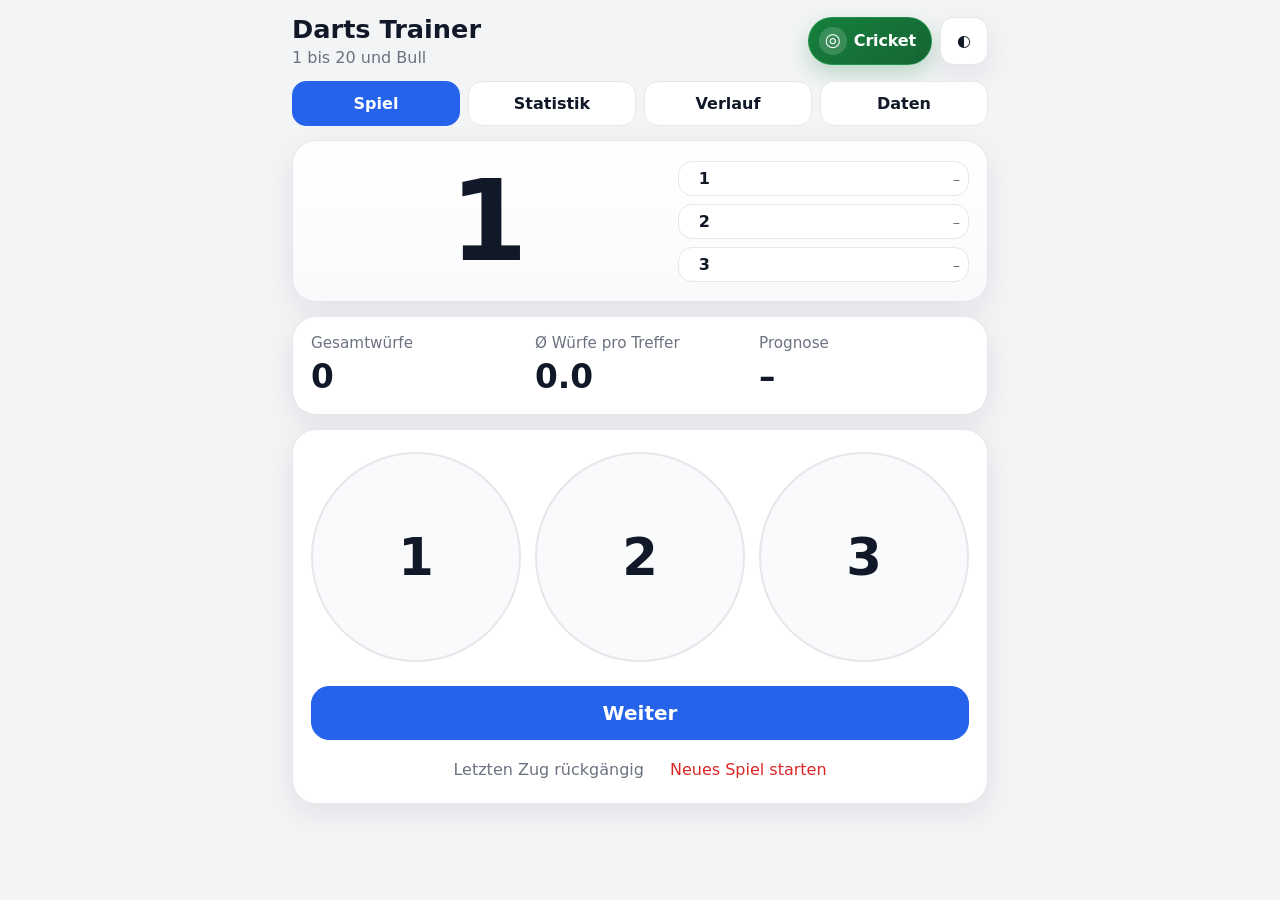
==== index.html @ 03ad0793 "Optimize Cricket game for mobile" ====
<!DOCTYPE html>
<html lang="de">
<head>
  <meta charset="UTF-8" />
  <meta name="viewport" content="width=device-width, initial-scale=1.0, viewport-fit=cover" />
  <meta name="theme-color" content="#111827" />
  <meta name="description" content="Darts Training App für 1 bis 20 und Bull sowie ein eigenes Cricket-Spiel." />
  <link rel="manifest" href="manifest.json" />
  <link rel="icon" href="icon.svg" type="image/svg+xml" />
  <link rel="apple-touch-icon" href="icon.svg" />
  <link rel="stylesheet" href="styles.css" />
  <title>Darts Trainer</title>
</head>
<body>
  <div class="app-shell">
    <header class="topbar">
      <div>
        <h1>Darts Trainer</h1>
        <p>1 bis 20 und Bull</p>
      </div>
      <div class="topbar-actions">
        <a class="mode-link" href="cricket.html"><span class="mode-link-icon" aria-hidden="true">◎</span><span>Cricket</span></a>
        <button id="themeToggle" class="icon-button" type="button" aria-label="Ansicht umschalten">◐</button>
      </div>
    </header>

    <nav class="tabs" aria-label="Navigation">
      <button class="tab active" data-tab="play" type="button">Spiel</button>
      <button class="tab" data-tab="stats" type="button">Statistik</button>
      <button class="tab" data-tab="history" type="button">Verlauf</button>
      <button class="tab" data-tab="settings" type="button">Daten</button>
    </nav>

    <main>
      <section id="play" class="view active">
        <div class="card hero-split-card">
          <div class="hero-main">
            <div id="currentTarget" class="hero-target">1</div>
          </div>
          <div id="nextTargetsPreview" class="next-targets-preview"></div>
        </div>

        <div class="card metrics-card stats-grid metrics-three compact">
          <div>
            <div class="small-label">Gesamtwürfe</div>
            <div id="totalThrows" class="big-number">0</div>
          </div>
          <div>
            <div class="small-label">Ø Würfe pro Treffer</div>
            <div id="avgThrowsPerHit" class="big-number">0.0</div>
          </div>
          <div>
            <div class="small-label">Prognose</div>
            <div id="projectedTotal" class="big-number">–</div>
          </div>
        </div>

        <div class="card play-card">
          <div class="throw-circle-grid" aria-label="Treffer in dieser Aufnahme">
            <label id="throwCircle1" class="throw-circle">
              <input type="checkbox" id="throw1" />
              <span>1</span>
            </label>
            <label id="throwCircle2" class="throw-circle">
              <input type="checkbox" id="throw2" />
              <span>2</span>
            </label>
            <label id="throwCircle3" class="throw-circle">
              <input type="checkbox" id="throw3" />
              <span>3</span>
            </label>
          </div>

          <button id="continueBtn" class="primary-button continue-button" type="button">Weiter</button>

          <div class="button-row small-actions">
            <button id="undoBtn" class="text-button" type="button">Letzten Zug rückgängig</button>
            <button id="newGameBtn" class="text-button danger-text" type="button">Neues Spiel starten</button>
          </div>
        </div>
      </section>

      <section id="stats" class="view">
        <div class="card">
          <div class="section-title">Überblick</div>
          <div class="stats-grid compact metrics-four">
            <div>
              <div class="small-label">Gespielte Spiele</div>
              <div id="gamesPlayed" class="big-number">0</div>
            </div>
            <div>
              <div class="small-label">Ø Gesamtwürfe letzte 30</div>
              <div id="avgTotalThrows" class="big-number">0.0</div>
            </div>
            <div>
              <div class="small-label">Highscore gesamt</div>
              <div id="bestOverall" class="big-number">–</div>
            </div>
            <div>
              <div class="small-label">Longest Streak</div>
              <div id="longestStreak" class="big-number">–</div>
            </div>
          </div>
        </div>

        <div class="card">
          <div class="section-title">Ø Würfe pro Ziel</div>
          <div id="targetBars" class="target-bars empty-state">Noch keine abgeschlossenen Spiele vorhanden.</div>
        </div>
      </section>

      <section id="history" class="view">
        <div class="card">
          <div class="section-title">Verlauf aller Spiele</div>
          <div id="movingAverageChart" class="chart-box empty-state">Noch keine abgeschlossenen Spiele vorhanden.</div>
        </div>

        <div class="card">
          <div class="section-title">Gespeicherte Spiele</div>
          <div id="historyList" class="history-list empty-state">Noch keine Spiele gespeichert.</div>
        </div>
      </section>

      <section id="settings" class="view">
        <div class="card">
          <div class="section-title">Daten sichern</div>
          <p class="muted">Die App speichert alles lokal in deinem Browser. Hier kannst du die Daten zusätzlich als JSON-Datei exportieren oder wieder importieren.</p>
          <div class="button-row stacked">
            <button id="exportBtn" class="secondary-button" type="button">Daten exportieren</button>
            <label class="file-button">
              Daten importieren
              <input id="importInput" type="file" accept="application/json" />
            </label>
            <button id="clearDataBtn" class="ghost-button danger" type="button">Alle gespeicherten Daten löschen</button>
          </div>
        </div>
      </section>
    </main>
  </div>

  <dialog id="finishDialog" class="finish-dialog">
    <div class="dialog-content">
      <h2>Spiel beendet</h2>
      <p id="finishSummary"></p>
      <div class="button-row">
        <button id="closeDialogBtn" class="primary-button" type="button">OK</button>
      </div>
    </div>
  </dialog>

  <dialog id="gameDetailDialog" class="finish-dialog">
    <div class="dialog-content detail-dialog-content">
      <h2 id="detailTitle">Spiel</h2>
      <p id="detailMeta" class="muted"></p>
      <div id="detailBars" class="target-bars"></div>
      <div class="button-row stacked detail-actions">
        <button id="deleteGameBtn" class="ghost-button danger" type="button">Dieses Spiel löschen</button>
        <button id="closeDetailDialogBtn" class="primary-button" type="button">Schließen</button>
      </div>
    </div>
  </dialog>

  <script src="app.js"></script>
</body>
</html>
---- styles.css ----
:root {
  --bg: #f3f4f6;
  --card: #ffffff;
  --card-2: #f9fafb;
  --text: #111827;
  --muted: #6b7280;
  --primary: #2563eb;
  --primary-2: #1d4ed8;
  --border: #e5e7eb;
  --success: #16a34a;
  --danger: #dc2626;
  --shadow: 0 10px 30px rgba(17, 24, 39, 0.08);
}

body.dark {
  --bg: #0f172a;
  --card: #111827;
  --card-2: #1f2937;
  --text: #f9fafb;
  --muted: #9ca3af;
  --primary: #60a5fa;
  --primary-2: #3b82f6;
  --border: #374151;
  --success: #22c55e;
  --danger: #f87171;
  --shadow: 0 16px 40px rgba(0, 0, 0, 0.35);
}

* { box-sizing: border-box; }
html, body {
  margin: 0;
  padding: 0;
  min-height: 100%;
  background: var(--bg);
  color: var(--text);
  font-family: Inter, system-ui, -apple-system, BlinkMacSystemFont, "Segoe UI", sans-serif;
}
body { padding: env(safe-area-inset-top, 0) 0 env(safe-area-inset-bottom, 0); }
button, input, label { font: inherit; }

.app-shell {
  width: min(100%, 720px);
  margin: 0 auto;
  padding: 14px 12px 28px;
}

.topbar {
  display: flex;
  align-items: center;
  justify-content: space-between;
  gap: 12px;
  margin-bottom: 14px;
}
.topbar h1 { margin: 0; font-size: 1.6rem; }
.topbar p { margin: 4px 0 0; color: var(--muted); }

.icon-button {
  border: 1px solid var(--border);
  background: var(--card);
  color: var(--text);
  border-radius: 14px;
  width: 48px;
  height: 48px;
  box-shadow: var(--shadow);
}

.tabs {
  display: grid;
  grid-template-columns: repeat(4, 1fr);
  gap: 8px;
  margin-bottom: 14px;
}
.tab {
  padding: 12px 8px;
  border: 1px solid var(--border);
  border-radius: 14px;
  background: var(--card);
  color: var(--text);
  font-weight: 700;
}
.tab.active {
  background: var(--primary);
  border-color: var(--primary);
  color: white;
}

.view { display: none; }
.view.active { display: block; }

.card {
  background: var(--card);
  border: 1px solid var(--border);
  border-radius: 24px;
  padding: 18px;
  box-shadow: var(--shadow);
  margin-bottom: 14px;
}
.hero-card {
  text-align: center;
  padding: 20px 16px;
  background: linear-gradient(180deg, var(--card), var(--card-2));
}
.small-label { color: var(--muted); font-size: 0.95rem; }
.hero-target {
  font-size: clamp(4rem, 20vw, 7rem);
  font-weight: 900;
  line-height: 1;
}
.overview-single {
  text-align: center;
  padding: 14px 18px;
}
.big-number {
  margin-top: 6px;
  font-size: clamp(1.8rem, 7vw, 2.4rem);
  font-weight: 800;
}
.section-title {
  font-size: 1.1rem;
  font-weight: 700;
  margin-bottom: 8px;
}
.muted { color: var(--muted); margin-top: 0; }

.play-card {
  padding-top: 22px;
  padding-bottom: 18px;
}
.throw-circle-grid {
  display: grid;
  grid-template-columns: repeat(3, 1fr);
  gap: 14px;
  margin-bottom: 22px;
}
.throw-circle {
  position: relative;
  aspect-ratio: 1 / 1;
  display: block;
}
.throw-circle input {
  position: absolute;
  opacity: 0;
  inset: 0;
}
.throw-circle span {
  display: flex;
  align-items: center;
  justify-content: center;
  width: 100%;
  height: 100%;
  border-radius: 999px;
  border: 2px solid var(--border);
  background: var(--card-2);
  color: var(--text);
  font-size: clamp(2rem, 10vw, 3.2rem);
  font-weight: 900;
  user-select: none;
  transition: transform 0.12s ease, background 0.12s ease, border-color 0.12s ease, color 0.12s ease, box-shadow 0.12s ease;
  box-shadow: inset 0 0 0 1px rgba(255,255,255,0.04);
}
.throw-circle input:checked + span {
  background: var(--success);
  border-color: var(--success);
  color: white;
  transform: scale(1.03);
  box-shadow: 0 10px 20px rgba(22, 163, 74, 0.18);
}
.throw-circle input:active + span,
.throw-circle span:active { transform: scale(0.98); }

.continue-button {
  width: 100%;
  min-height: 64px;
  font-size: 1.25rem;
  font-weight: 800;
  margin-top: 2px;
}
.button-row {
  display: flex;
  gap: 10px;
  flex-wrap: wrap;
  margin-top: 16px;
}
.button-row.stacked { flex-direction: column; }
.small-actions {
  justify-content: center;
  gap: 14px;
  margin-top: 14px;
}
.primary-button,
.secondary-button,
.ghost-button,
.file-button {
  appearance: none;
  border-radius: 18px;
  min-height: 52px;
  padding: 14px 16px;
  border: 1px solid var(--border);
  cursor: pointer;
  text-align: center;
  text-decoration: none;
  font-weight: 700;
}
.primary-button {
  background: var(--primary);
  color: white;
  border-color: var(--primary);
}
.primary-button:disabled { opacity: 0.55; cursor: not-allowed; }
.secondary-button, .file-button {
  background: var(--card-2);
  color: var(--text);
}
.ghost-button {
  background: transparent;
  color: var(--text);
}
.text-button {
  border: none;
  background: transparent;
  color: var(--muted);
  cursor: pointer;
  padding: 6px;
}
.text-button:hover,
.text-button:focus-visible { color: var(--text); }
.danger, .danger-text { color: var(--danger); }
.file-button { position: relative; overflow: hidden; }
.file-button input {
  position: absolute;
  inset: 0;
  opacity: 0;
  cursor: pointer;
}

.stats-grid {
  display: grid;
  grid-template-columns: repeat(2, 1fr);
  gap: 16px;
}
.stats-grid.compact { gap: 14px; }

.target-bars {
  display: grid;
  gap: 12px;
}
.target-bar-row {
  display: grid;
  grid-template-columns: 48px 1fr 52px;
  gap: 10px;
  align-items: center;
}
.target-name {
  font-weight: 700;
  font-size: 0.95rem;
}
.bar-track {
  width: 100%;
  height: 14px;
  border-radius: 999px;
  background: var(--card-2);
  border: 1px solid var(--border);
  overflow: hidden;
}
.bar-fill {
  height: 100%;
  border-radius: 999px;
  background: linear-gradient(90deg, var(--primary), var(--primary-2));
}
.bar-value {
  text-align: right;
  font-variant-numeric: tabular-nums;
  color: var(--muted);
  font-size: 0.95rem;
}

.chart-box {
  background: var(--card-2);
  border: 1px solid var(--border);
  border-radius: 18px;
  padding: 12px;
}
.chart-svg {
  width: 100%;
  height: auto;
  display: block;
}
.chart-axis,
.chart-grid {
  stroke: var(--border);
  stroke-width: 1;
}
.chart-line {
  fill: none;
  stroke: var(--primary);
  stroke-width: 3;
  stroke-linecap: round;
  stroke-linejoin: round;
}
.chart-point {
  fill: var(--primary);
}
.chart-label {
  fill: var(--muted);
  font-size: 11px;
}

.history-list {
  display: grid;
  gap: 10px;
  touch-action: pan-y;
}
.history-item {
  border: 1px solid var(--border);
  border-radius: 18px;
  padding: 14px;
  background: var(--card-2);
  color: var(--text);
}
.history-top {
  display: flex;
  align-items: center;
  justify-content: space-between;
  gap: 12px;
  margin-bottom: 8px;
}
.history-meta { color: var(--muted); font-size: 0.95rem; }
.empty-state { color: var(--muted); }

.finish-dialog {
  border: none;
  border-radius: 24px;
  padding: 0;
  background: transparent;
  width: min(92vw, 420px);
}
.finish-dialog::backdrop { background: rgba(0, 0, 0, 0.55); }
.dialog-content {
  background: var(--card);
  color: var(--text);
  border: 1px solid var(--border);
  border-radius: 24px;
  padding: 20px;
  box-shadow: var(--shadow);
}
.dialog-content h2 { margin-top: 0; }

@media (max-width: 420px) {
  .app-shell { padding-left: 10px; padding-right: 10px; }
  .card { padding: 16px; }
  .tabs { gap: 6px; }
  .tab { padding: 11px 6px; font-size: 0.92rem; }
  .target-bar-row {
    grid-template-columns: 40px 1fr 46px;
    gap: 8px;
  }
}

@media (min-width: 640px) {
  .button-row.stacked { flex-direction: row; }
}


.hero-split-card {
  display: grid;
  grid-template-columns: minmax(0, 1.1fr) minmax(132px, 0.9fr);
  gap: 12px;
  align-items: stretch;
  background: linear-gradient(180deg, var(--card), var(--card-2));
}
.hero-main {
  min-height: 124px;
  display: flex;
  align-items: center;
  justify-content: center;
  text-align: center;
}
.next-targets-preview {
  display: grid;
  gap: 8px;
  align-content: center;
}
.next-target-row {
  display: grid;
  grid-template-columns: 34px 1fr;
  gap: 8px;
  align-items: center;
  padding: 7px 8px;
  border-radius: 14px;
  background: var(--card);
  border: 1px solid var(--border);
}
.next-target-label {
  font-weight: 800;
  text-align: center;
}
.next-target-value {
  color: var(--muted);
  font-variant-numeric: tabular-nums;
  text-align: right;
  font-size: 0.92rem;
}
.next-target-empty {
  color: var(--muted);
  display: flex;
  align-items: center;
  justify-content: center;
}
.metrics-three {
  grid-template-columns: repeat(3, minmax(0, 1fr));
}
.metrics-four {
  grid-template-columns: repeat(2, minmax(0, 1fr));
}
.metrics-card .big-number {
  font-size: clamp(1.35rem, 5.1vw, 2.05rem);
}
.metrics-card .small-label,
.metrics-four .small-label {
  line-height: 1.14;
  word-break: normal;
  overflow-wrap: anywhere;
  hyphens: auto;
}
.history-item {
  appearance: none;
  width: 100%;
  text-align: left;
  cursor: pointer;
}
.detail-dialog-content {
  max-height: min(82vh, 720px);
  overflow: auto;
}
.detail-actions { margin-top: 16px; }

@media (max-width: 520px) {
  .metrics-three {
    grid-template-columns: repeat(3, minmax(0, 1fr));
    gap: 10px;
  }
  .metrics-card {
    padding: 14px;
  }
  .metrics-card .small-label {
    font-size: 0.77rem;
  }
  .metrics-card .big-number {
    font-size: clamp(1.1rem, 5vw, 1.55rem);
  }
  .hero-split-card {
    grid-template-columns: minmax(0, 1.08fr) minmax(116px, 0.92fr);
    gap: 10px;
  }
  .hero-main { min-height: 112px; }
  .hero-target { font-size: clamp(3.6rem, 18vw, 5.2rem); }
  .next-target-row {
    grid-template-columns: 28px 1fr;
    gap: 6px;
    padding: 6px 7px;
  }
  .next-target-label { font-size: 0.9rem; }
  .next-target-value { font-size: 0.78rem; }
}

@media (max-width: 390px) {
  .hero-split-card {
    grid-template-columns: minmax(0, 1fr) 106px;
    gap: 8px;
  }
  .metrics-three {
    gap: 8px;
  }
  .metrics-card .small-label { font-size: 0.72rem; }
  .metrics-card .big-number { font-size: 1.02rem; }
}


/* Mobile layout fixes */
.metrics-four > div,
.metrics-three > div {
  min-width: 0;
}

.history-item {
  touch-action: pan-y;
  -webkit-tap-highlight-color: transparent;
}

@media (max-width: 640px) {
  .metrics-four {
    grid-template-columns: repeat(2, minmax(0, 1fr)) !important;
    gap: 10px;
  }

  .metrics-four .small-label {
    font-size: 0.82rem;
    line-height: 1.14;
  }

  .metrics-four .big-number {
    font-size: clamp(1.18rem, 5.2vw, 1.62rem);
    line-height: 1.06;
  }

  .metrics-card.metrics-three {
    grid-template-columns: repeat(3, minmax(0, 1fr)) !important;
    gap: 8px;
    align-items: stretch;
  }

  .metrics-card.metrics-three > div {
    min-width: 0;
  }

  .metrics-card.metrics-three .small-label {
    font-size: 0.8rem;
    line-height: 1.12;
  }

  .metrics-card.metrics-three .big-number {
    font-size: clamp(1.06rem, 4.7vw, 1.36rem);
    line-height: 1.08;
  }
}


@media (max-width: 390px) {
  .metrics-four {
    gap: 8px;
  }

  .metrics-four .small-label {
    font-size: 0.74rem;
  }

  .metrics-four .big-number {
    font-size: 1.06rem;
  }

  .metrics-card.metrics-three .small-label {
    font-size: 0.72rem;
  }

  .metrics-card.metrics-three .big-number {
    font-size: 0.98rem;
  }
}



.throw-circle.miss-flash span {
  background: var(--danger);
  border-color: var(--danger);
  color: white;
  animation: missFlashPulse 0.22s ease-out;
}

@keyframes missFlashPulse {
  0% { transform: scale(1); }
  50% { transform: scale(1.04); }
  100% { transform: scale(1); }
}

.moving-average-line {
  stroke: var(--danger);
}

.target-bar-header {
  display: none;
}

body {
  color-scheme: light;
}

body.dark {
  color-scheme: dark;
}

/* Wechsel zwischen Trainer und Cricket */
.topbar-actions {
  display: flex;
  align-items: center;
  gap: 8px;
}

.mode-link {
  min-height: 48px;
  display: inline-flex;
  align-items: center;
  justify-content: center;
  padding: 0 16px;
  border-radius: 14px;
  border: 1px solid var(--border);
  background: var(--card);
  color: var(--text);
  box-shadow: var(--shadow);
  font-weight: 800;
  text-decoration: none;
}

.mode-link:hover,
.mode-link:focus-visible {
  border-color: var(--primary);
  color: var(--primary);
}

/* Schönerer Wechsel zum Cricket-Modus */
.mode-link {
  gap: 7px;
  min-height: 48px;
  padding: 0 15px 0 10px;
  border: 1px solid rgba(34, 197, 94, 0.38);
  border-radius: 999px;
  background: linear-gradient(145deg, #15803d, #166534);
  color: #ffffff;
  box-shadow: 0 9px 22px rgba(21, 128, 61, 0.25);
  letter-spacing: -0.01em;
}

.mode-link-icon {
  width: 28px;
  height: 28px;
  display: grid;
  place-items: center;
  border-radius: 50%;
  background: rgba(255, 255, 255, 0.16);
  font-size: 1.15rem;
  line-height: 1;
}

.mode-link:hover,
.mode-link:focus-visible {
  color: #ffffff;
  border-color: rgba(134, 239, 172, 0.9);
  transform: translateY(-1px);
  box-shadow: 0 12px 26px rgba(21, 128, 61, 0.32);
}

@media (max-width: 430px) {
  .mode-link {
    min-height: 44px;
    padding: 0 12px 0 8px;
    font-size: 0.9rem;
  }
  .mode-link-icon {
    width: 26px;
    height: 26px;
  }
  .topbar-actions .icon-button {
    width: 44px;
    height: 44px;
  }
}
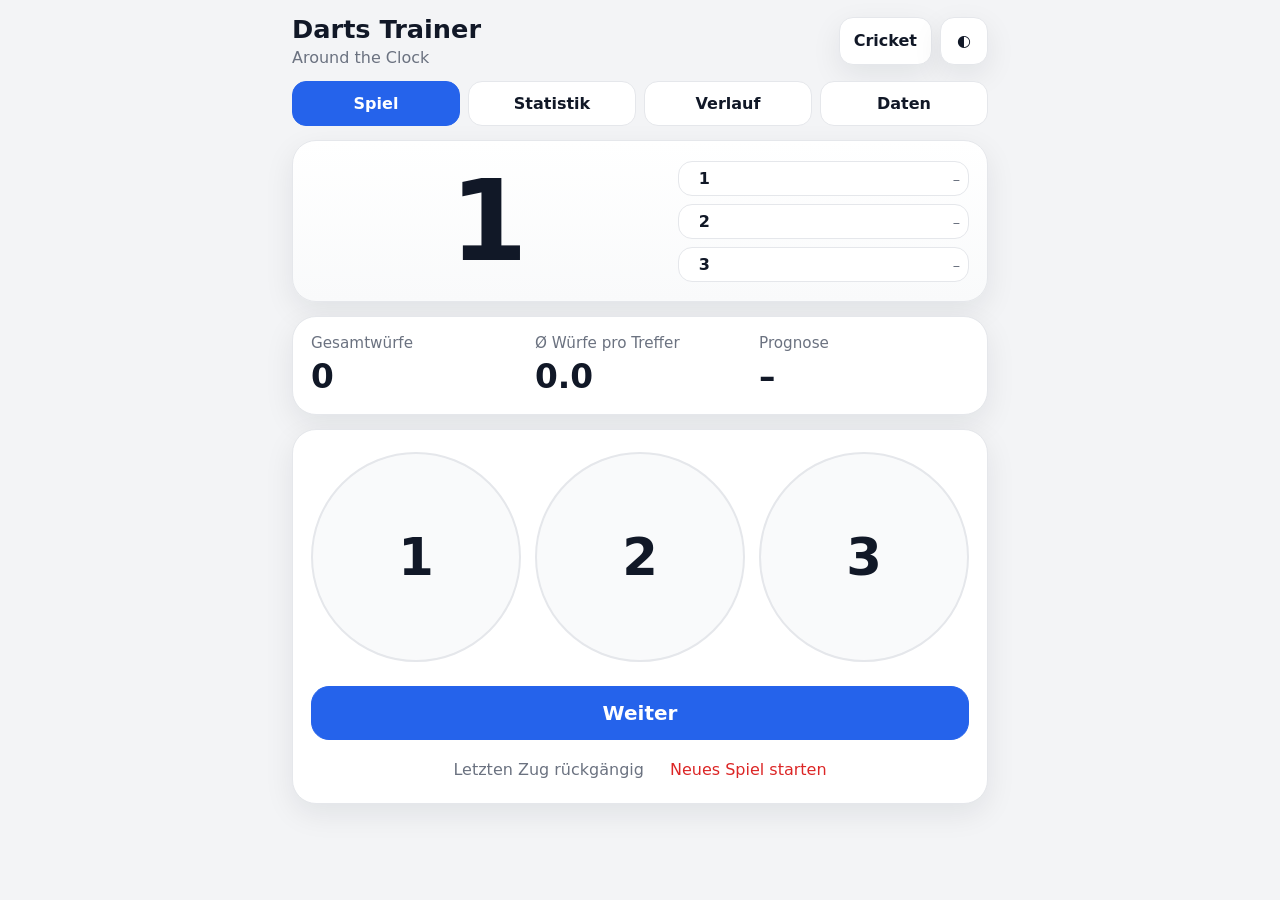
==== commit 7fd8291e: "Make Cricket compact and align app themes" ====
--- a/index.html
+++ b/index.html
@@ -8,7 +8,7 @@
   <link rel="manifest" href="manifest.json" />
   <link rel="icon" href="icon.svg" type="image/svg+xml" />
   <link rel="apple-touch-icon" href="icon.svg" />
-  <link rel="stylesheet" href="styles.css" />
+  <link rel="stylesheet" href="styles.css?v=13" />
   <title>Darts Trainer</title>
 </head>
 <body>
@@ -16,10 +16,10 @@
     <header class="topbar">
       <div>
         <h1>Darts Trainer</h1>
-        <p>1 bis 20 und Bull</p>
+        <p>Around the Clock</p>
       </div>
       <div class="topbar-actions">
-        <a class="mode-link" href="cricket.html"><span class="mode-link-icon" aria-hidden="true">◎</span><span>Cricket</span></a>
+        <a class="mode-link" href="cricket.html">Cricket</a>
         <button id="themeToggle" class="icon-button" type="button" aria-label="Ansicht umschalten">◐</button>
       </div>
     </header>
@@ -160,6 +160,6 @@
     </div>
   </dialog>
 
-  <script src="app.js"></script>
+  <script src="app.js?v=13"></script>
 </body>
 </html>
--- a/styles.css
+++ b/styles.css
@@ -578,19 +578,19 @@
   color-scheme: dark;
 }
 
-/* Wechsel zwischen Trainer und Cricket */
+
+/* Gemeinsamer Moduswechsel für Around the Clock und Cricket */
 .topbar-actions {
   display: flex;
   align-items: center;
   gap: 8px;
 }
-
 .mode-link {
   min-height: 48px;
   display: inline-flex;
   align-items: center;
   justify-content: center;
-  padding: 0 16px;
+  padding: 0 14px;
   border-radius: 14px;
   border: 1px solid var(--border);
   background: var(--card);
@@ -599,54 +599,16 @@
   font-weight: 800;
   text-decoration: none;
 }
-
 .mode-link:hover,
 .mode-link:focus-visible {
   border-color: var(--primary);
   color: var(--primary);
 }
-
-/* Schönerer Wechsel zum Cricket-Modus */
-.mode-link {
-  gap: 7px;
-  min-height: 48px;
-  padding: 0 15px 0 10px;
-  border: 1px solid rgba(34, 197, 94, 0.38);
-  border-radius: 999px;
-  background: linear-gradient(145deg, #15803d, #166534);
-  color: #ffffff;
-  box-shadow: 0 9px 22px rgba(21, 128, 61, 0.25);
-  letter-spacing: -0.01em;
-}
-
-.mode-link-icon {
-  width: 28px;
-  height: 28px;
-  display: grid;
-  place-items: center;
-  border-radius: 50%;
-  background: rgba(255, 255, 255, 0.16);
-  font-size: 1.15rem;
-  line-height: 1;
-}
-
-.mode-link:hover,
-.mode-link:focus-visible {
-  color: #ffffff;
-  border-color: rgba(134, 239, 172, 0.9);
-  transform: translateY(-1px);
-  box-shadow: 0 12px 26px rgba(21, 128, 61, 0.32);
-}
-
 @media (max-width: 430px) {
   .mode-link {
     min-height: 44px;
-    padding: 0 12px 0 8px;
-    font-size: 0.9rem;
-  }
-  .mode-link-icon {
-    width: 26px;
-    height: 26px;
+    padding: 0 11px;
+    font-size: 0.86rem;
   }
   .topbar-actions .icon-button {
     width: 44px;
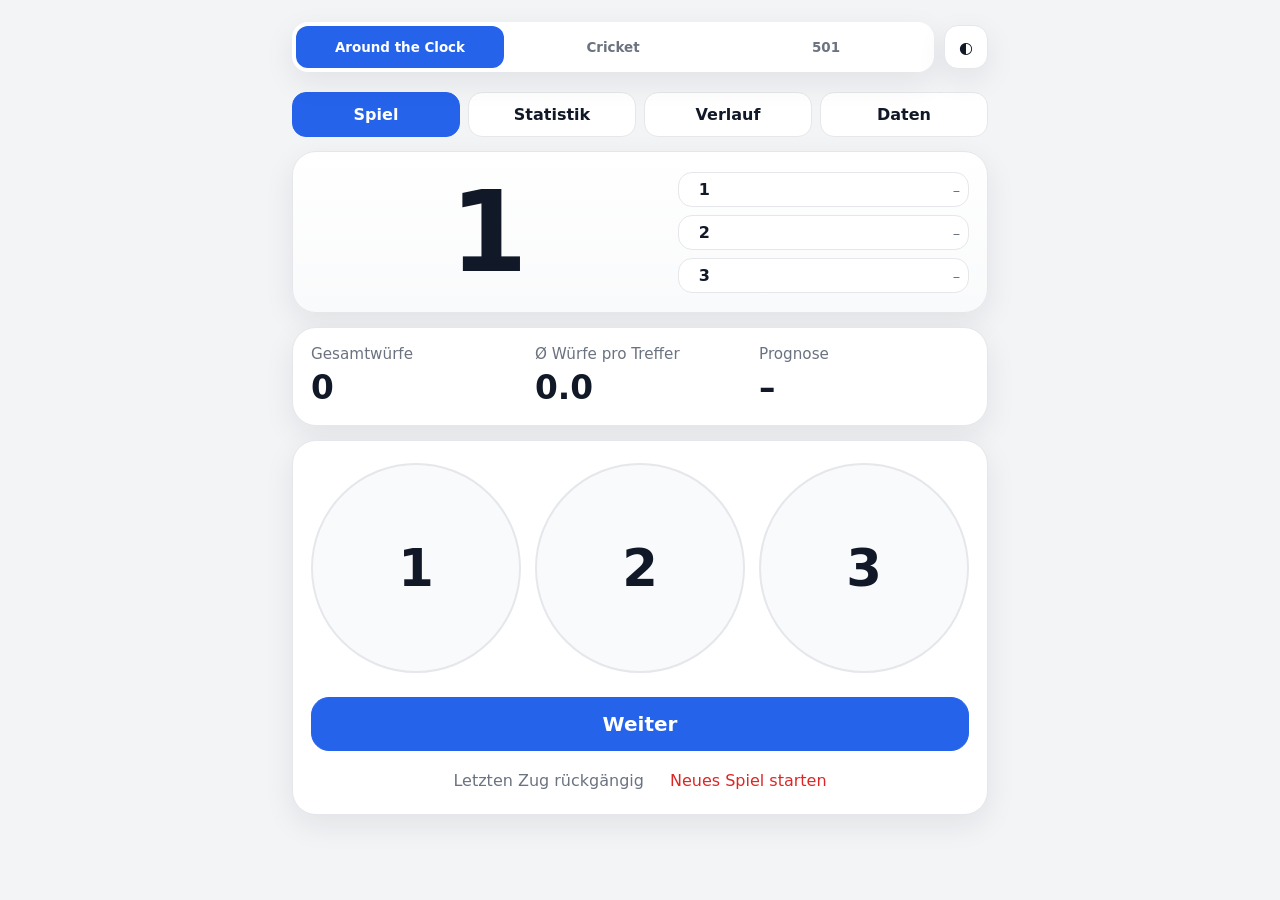
==== commit d98463be: "Add 501, mode switcher and Cricket fixes" ====
--- a/index.html
+++ b/index.html
@@ -4,24 +4,22 @@
   <meta charset="UTF-8" />
   <meta name="viewport" content="width=device-width, initial-scale=1.0, viewport-fit=cover" />
   <meta name="theme-color" content="#111827" />
-  <meta name="description" content="Darts Training App für 1 bis 20 und Bull sowie ein eigenes Cricket-Spiel." />
+  <meta name="description" content="Darts Training App für 1 bis 20 und Bull mit lokaler Speicherung und Statistik." />
   <link rel="manifest" href="manifest.json" />
   <link rel="icon" href="icon.svg" type="image/svg+xml" />
   <link rel="apple-touch-icon" href="icon.svg" />
-  <link rel="stylesheet" href="styles.css?v=13" />
+  <link rel="stylesheet" href="styles.css" />
   <title>Darts Trainer</title>
 </head>
 <body>
   <div class="app-shell">
-    <header class="topbar">
-      <div>
-        <h1>Darts Trainer</h1>
-        <p>Around the Clock</p>
-      </div>
-      <div class="topbar-actions">
-        <a class="mode-link" href="cricket.html">Cricket</a>
-        <button id="themeToggle" class="icon-button" type="button" aria-label="Ansicht umschalten">◐</button>
-      </div>
+    <header class="mode-topbar">
+      <nav class="mode-switch" aria-label="Spielmodus">
+        <a class="mode-pill active" href="index.html">Around the Clock</a>
+        <a class="mode-pill" href="cricket.html">Cricket</a>
+        <a class="mode-pill" href="501.html">501</a>
+      </nav>
+      <button id="themeToggle" class="icon-button" type="button" aria-label="Ansicht umschalten">◐</button>
     </header>
 
     <nav class="tabs" aria-label="Navigation">
@@ -107,6 +105,12 @@
           <div class="section-title">Ø Würfe pro Ziel</div>
           <div id="targetBars" class="target-bars empty-state">Noch keine abgeschlossenen Spiele vorhanden.</div>
         </div>
+
+        <div class="card">
+          <div class="section-title">Trefferquote Wurf 1 / 2 / 3</div>
+          <div class="muted stats-note">Letzte 30 Spiele</div>
+          <div id="throwPositionBars" class="target-bars empty-state">Noch keine abgeschlossenen Spiele vorhanden.</div>
+        </div>
       </section>
 
       <section id="history" class="view">
@@ -160,6 +164,6 @@
     </div>
   </dialog>
 
-  <script src="app.js?v=13"></script>
+  <script src="app.js"></script>
 </body>
 </html>
--- a/styles.css
+++ b/styles.css
@@ -315,7 +315,6 @@
   border-radius: 18px;
   padding: 14px;
   background: var(--card-2);
-  color: var(--text);
 }
 .history-top {
   display: flex;
@@ -549,69 +548,12 @@
 
 
 
-.throw-circle.miss-flash span {
-  background: var(--danger);
-  border-color: var(--danger);
-  color: white;
-  animation: missFlashPulse 0.22s ease-out;
-}
-
-@keyframes missFlashPulse {
-  0% { transform: scale(1); }
-  50% { transform: scale(1.04); }
-  100% { transform: scale(1); }
-}
-
-.moving-average-line {
-  stroke: var(--danger);
-}
-
-.target-bar-header {
-  display: none;
-}
-
-body {
-  color-scheme: light;
-}
-
-body.dark {
-  color-scheme: dark;
-}
-
-
-/* Gemeinsamer Moduswechsel für Around the Clock und Cricket */
-.topbar-actions {
-  display: flex;
-  align-items: center;
-  gap: 8px;
-}
-.mode-link {
-  min-height: 48px;
-  display: inline-flex;
-  align-items: center;
-  justify-content: center;
-  padding: 0 14px;
-  border-radius: 14px;
-  border: 1px solid var(--border);
-  background: var(--card);
-  color: var(--text);
-  box-shadow: var(--shadow);
-  font-weight: 800;
-  text-decoration: none;
-}
-.mode-link:hover,
-.mode-link:focus-visible {
-  border-color: var(--primary);
-  color: var(--primary);
-}
-@media (max-width: 430px) {
-  .mode-link {
-    min-height: 44px;
-    padding: 0 11px;
-    font-size: 0.86rem;
-  }
-  .topbar-actions .icon-button {
-    width: 44px;
-    height: 44px;
-  }
-}
+/* Shared mode navigation */
+.mode-topbar{display:flex;align-items:center;gap:10px;margin-bottom:12px;position:sticky;top:0;z-index:20;padding:8px 0;background:var(--bg)}
+.mode-switch{display:grid;grid-template-columns:repeat(3,minmax(0,1fr));gap:5px;flex:1;padding:4px;border-radius:16px;background:var(--card);box-shadow:var(--shadow)}
+.mode-pill{display:flex;align-items:center;justify-content:center;min-height:42px;padding:8px 5px;border-radius:12px;color:var(--muted);font-weight:800;font-size:.84rem;text-decoration:none;text-align:center}
+.mode-pill.active{background:var(--primary);color:#fff}
+.mode-topbar .icon-button{flex:0 0 44px;width:44px;height:44px}
+.stats-note{margin:-4px 0 12px;font-size:.8rem}
+.throw-position-row .bar-fill{min-width:2px}
+@media(max-width:420px){.mode-pill{font-size:.75rem}.mode-topbar{gap:7px}.mode-topbar .icon-button{flex-basis:42px;width:42px;height:42px}}
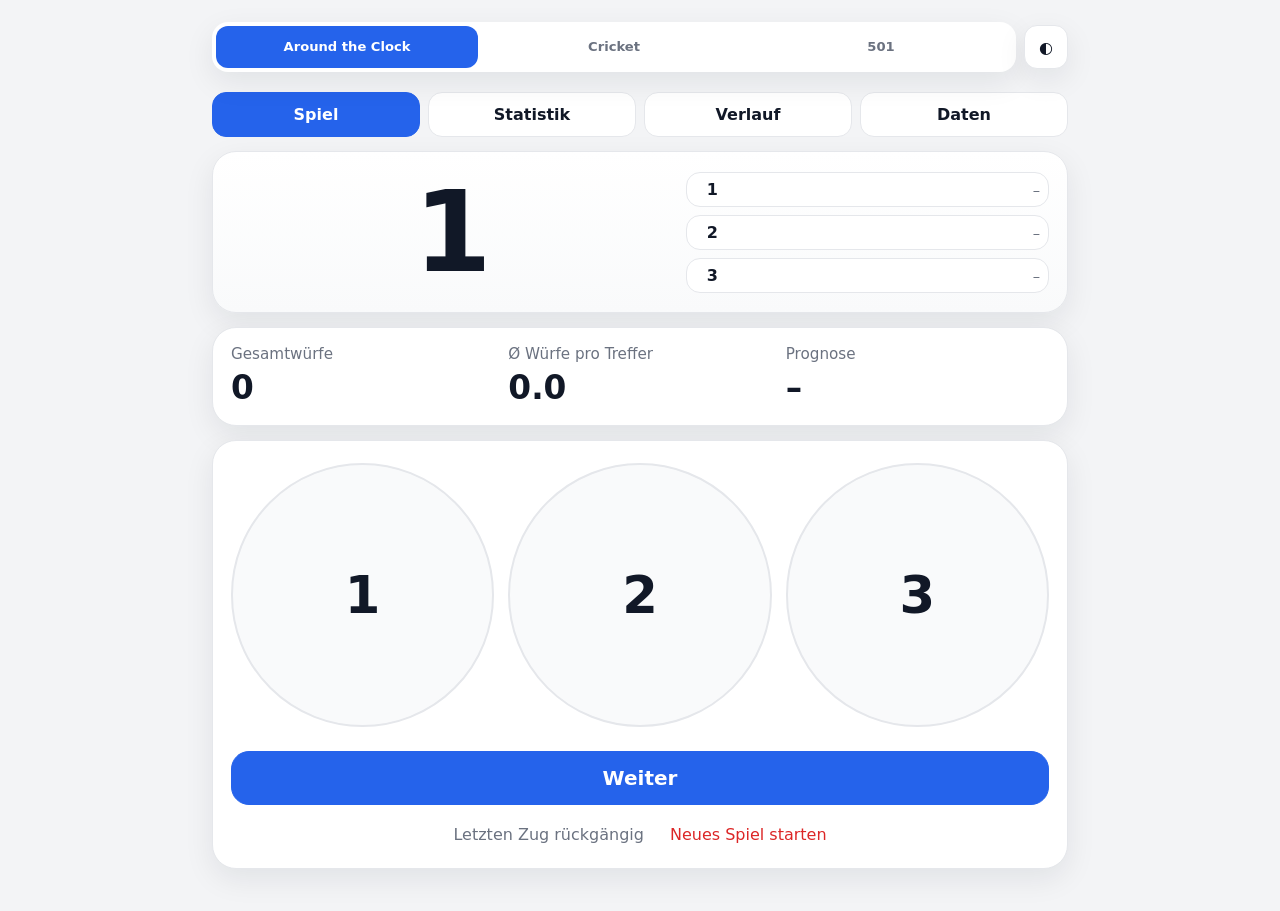
==== commit ea5252e9: "Unify navigation and improve Cricket and 501" ====
--- a/index.html
+++ b/index.html
@@ -10,6 +10,7 @@
   <link rel="apple-touch-icon" href="icon.svg" />
   <link rel="stylesheet" href="styles.css" />
   <title>Darts Trainer</title>
+  <link rel="stylesheet" href="shared.css" />
 </head>
 <body>
   <div class="app-shell">
--- a/shared.css
+++ b/shared.css
@@ -0,0 +1,75 @@
+/* Shared navigation across Around the Clock, Cricket and 501 */
+:root{
+  --mode-bg:var(--card,#fff);
+  --mode-text:var(--muted,#6b7280);
+  --mode-active:var(--primary,#2563eb);
+  --mode-border:var(--border,var(--line,#e5e7eb));
+  --mode-shadow:var(--shadow,0 8px 24px rgba(15,23,42,.08));
+}
+.app-shell,.shell{
+  width:min(100%,880px)!important;
+  max-width:880px!important;
+  margin-left:auto!important;
+  margin-right:auto!important;
+  padding-left:12px!important;
+  padding-right:12px!important;
+}
+.mode-topbar{
+  width:100%!important;
+  display:flex!important;
+  align-items:center!important;
+  gap:8px!important;
+  position:sticky!important;
+  top:0!important;
+  z-index:50!important;
+  padding:8px 0!important;
+  margin:0 0 12px!important;
+  background:var(--bg)!important;
+}
+.mode-switch{
+  display:grid!important;
+  grid-template-columns:repeat(3,minmax(0,1fr))!important;
+  gap:5px!important;
+  flex:1 1 auto!important;
+  min-width:0!important;
+  padding:4px!important;
+  border-radius:16px!important;
+  background:var(--mode-bg)!important;
+  box-shadow:var(--mode-shadow)!important;
+}
+.mode-pill{
+  display:flex!important;
+  align-items:center!important;
+  justify-content:center!important;
+  min-width:0!important;
+  min-height:42px!important;
+  padding:7px 4px!important;
+  border-radius:12px!important;
+  color:var(--mode-text)!important;
+  text-decoration:none!important;
+  text-align:center!important;
+  font-size:.82rem!important;
+  line-height:1.05!important;
+  font-weight:800!important;
+  white-space:nowrap!important;
+}
+.mode-pill.active{
+  background:var(--mode-active)!important;
+  color:#fff!important;
+}
+.mode-topbar .icon-button{
+  flex:0 0 44px!important;
+  width:44px!important;
+  height:44px!important;
+  margin:0!important;
+  border:1px solid var(--mode-border)!important;
+  border-radius:13px!important;
+  background:var(--mode-bg)!important;
+  color:var(--text)!important;
+  box-shadow:var(--mode-shadow)!important;
+}
+@media(max-width:420px){
+  .mode-topbar{gap:6px!important}
+  .mode-pill{font-size:.72rem!important}
+  .mode-topbar .icon-button{flex-basis:42px!important;width:42px!important;height:42px!important}
+}
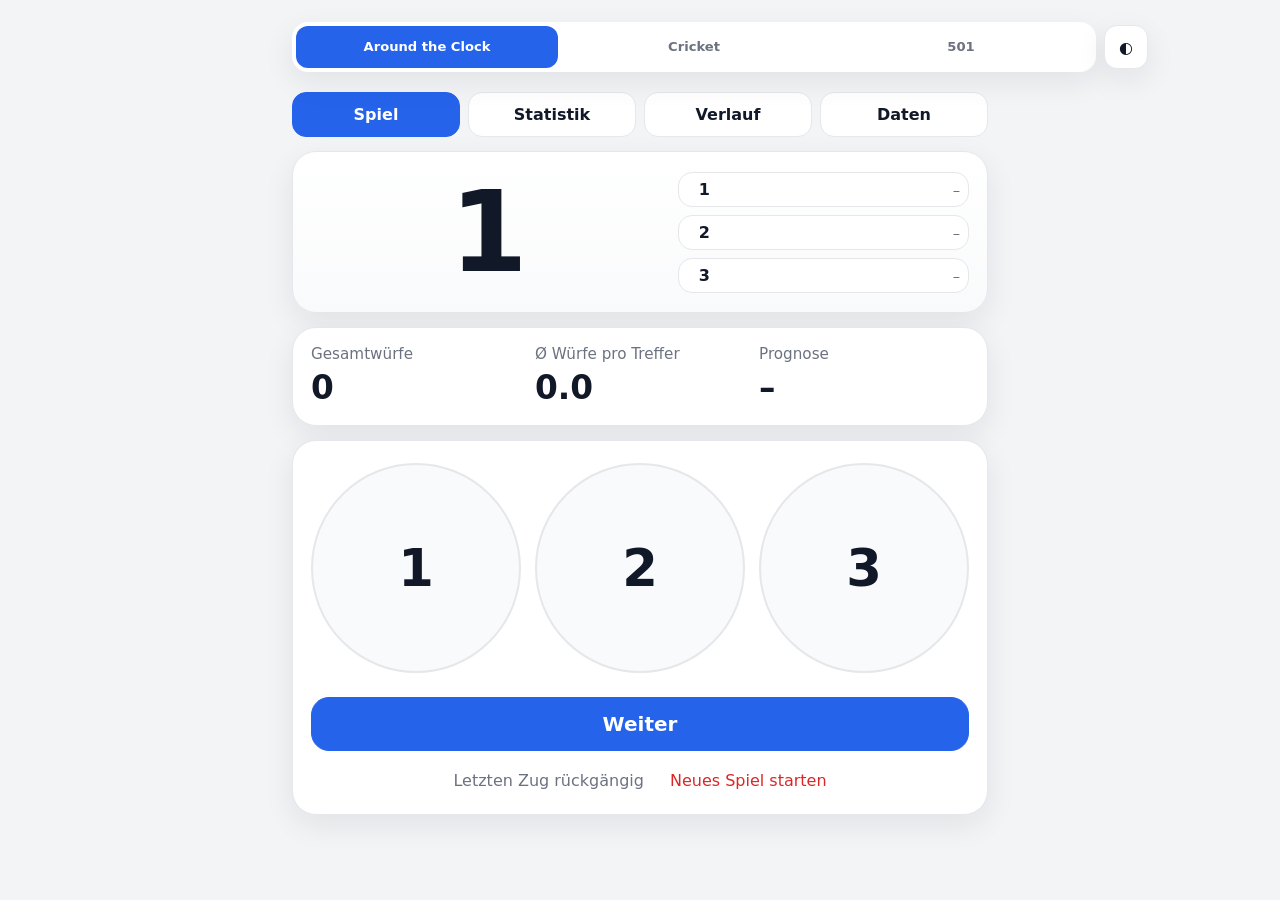
==== commit 6d975ad3: "Unify navigation and improve Cricket and 501" ====
--- a/index.html
+++ b/index.html
@@ -10,7 +10,7 @@
   <link rel="apple-touch-icon" href="icon.svg" />
   <link rel="stylesheet" href="styles.css" />
   <title>Darts Trainer</title>
-  <link rel="stylesheet" href="shared.css" />
+  <link rel="stylesheet" href="mode-nav.css" />
 </head>
 <body>
   <div class="app-shell">
--- a/mode-nav.css
+++ b/mode-nav.css
@@ -0,0 +1,59 @@
+/* Identical game-mode slider on all three pages. Nothing else is styled here. */
+.mode-topbar{
+  box-sizing:border-box!important;
+  width:min(calc(100vw - 24px),856px)!important;
+  margin:0 auto 12px!important;
+  display:flex!important;
+  align-items:center!important;
+  gap:8px!important;
+  position:sticky!important;
+  top:0!important;
+  z-index:50!important;
+  padding:8px 0!important;
+  background:var(--bg)!important;
+}
+.mode-switch{
+  min-width:0!important;
+  flex:1 1 auto!important;
+  display:grid!important;
+  grid-template-columns:repeat(3,minmax(0,1fr))!important;
+  gap:5px!important;
+  padding:4px!important;
+  border-radius:16px!important;
+  background:var(--card)!important;
+  box-shadow:var(--shadow)!important;
+}
+.mode-pill{
+  min-width:0!important;
+  min-height:42px!important;
+  padding:7px 4px!important;
+  display:flex!important;
+  align-items:center!important;
+  justify-content:center!important;
+  border-radius:12px!important;
+  text-decoration:none!important;
+  color:var(--muted)!important;
+  font-weight:800!important;
+  font-size:.82rem!important;
+  line-height:1.05!important;
+  text-align:center!important;
+  white-space:nowrap!important;
+}
+.mode-pill.active{
+  background:var(--primary)!important;
+  color:#fff!important;
+}
+.mode-topbar .icon-button{
+  box-sizing:border-box!important;
+  flex:0 0 44px!important;
+  width:44px!important;
+  height:44px!important;
+  padding:0!important;
+  margin:0!important;
+  border-radius:13px!important;
+}
+@media(max-width:420px){
+  .mode-topbar{gap:6px!important}
+  .mode-pill{font-size:.72rem!important}
+  .mode-topbar .icon-button{flex-basis:42px!important;width:42px!important;height:42px!important}
+}
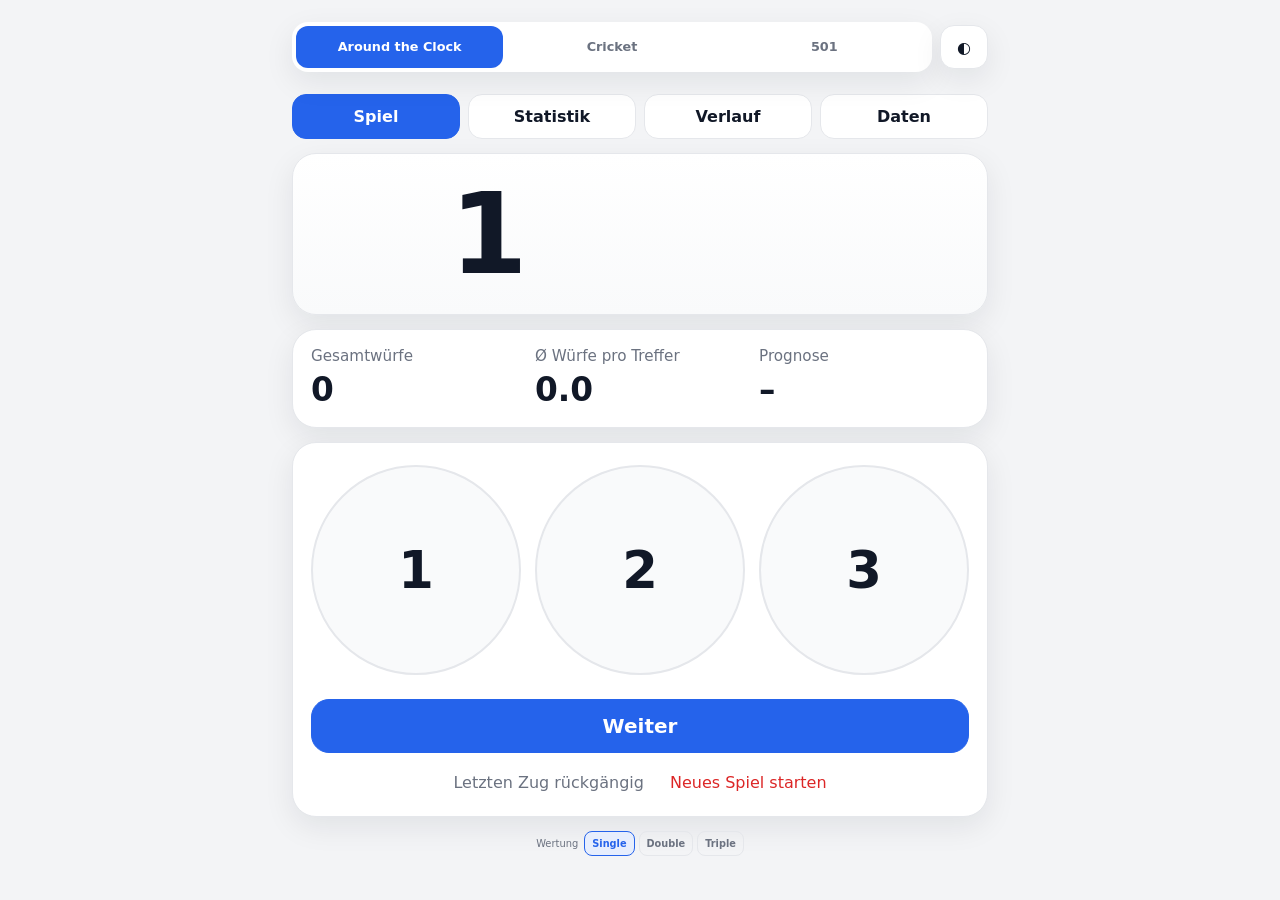
==== commit a427fb0f: "Add ATC modes and Supabase sync" ====
--- a/index.html
+++ b/index.html
@@ -76,6 +76,13 @@
             <button id="undoBtn" class="text-button" type="button">Letzten Zug rückgängig</button>
             <button id="newGameBtn" class="text-button danger-text" type="button">Neues Spiel starten</button>
           </div>
+        </div>
+
+        <div class="atc-mode-picker" aria-label="Around-the-Clock Wertung">
+          <span>Wertung</span>
+          <button type="button" data-atc-mode="single" class="active">Single</button>
+          <button type="button" data-atc-mode="double">Double</button>
+          <button type="button" data-atc-mode="triple">Triple</button>
         </div>
       </section>
 
@@ -158,6 +165,14 @@
       <h2 id="detailTitle">Spiel</h2>
       <p id="detailMeta" class="muted"></p>
       <div id="detailBars" class="target-bars"></div>
+      <div class="detail-mode-editor">
+        <label for="detailModeSelect">Wertung</label>
+        <select id="detailModeSelect">
+          <option value="single">Single</option>
+          <option value="double">Double</option>
+          <option value="triple">Triple</option>
+        </select>
+      </div>
       <div class="button-row stacked detail-actions">
         <button id="deleteGameBtn" class="ghost-button danger" type="button">Dieses Spiel löschen</button>
         <button id="closeDetailDialogBtn" class="primary-button" type="button">Schließen</button>
@@ -165,6 +180,6 @@
     </div>
   </dialog>
 
-  <script src="app.js"></script>
+  <script src="app.js?v=36"></script>
 </body>
 </html>
--- a/styles.css
+++ b/styles.css
@@ -557,3 +557,70 @@
 .stats-note{margin:-4px 0 12px;font-size:.8rem}
 .throw-position-row .bar-fill{min-width:2px}
 @media(max-width:420px){.mode-pill{font-size:.75rem}.mode-topbar{gap:7px}.mode-topbar .icon-button{flex-basis:42px;width:42px;height:42px}}
+
+
+/* v36: missed darts flash red again */
+.throw-circle.miss-flash span{
+  background:var(--danger)!important;
+  border-color:var(--danger)!important;
+  color:#fff!important;
+  box-shadow:0 0 0 5px color-mix(in srgb,var(--danger) 18%,transparent)!important;
+}
+.throw-circle.miss-flash{
+  animation:atc-miss-pop .32s ease;
+}
+@keyframes atc-miss-pop{
+  0%{transform:scale(1)}
+  35%{transform:scale(1.045)}
+  100%{transform:scale(1)}
+}
+
+/* tiny Single / Double / Triple selector at bottom of play */
+.atc-mode-picker{
+  display:flex;
+  align-items:center;
+  justify-content:center;
+  gap:4px;
+  margin:7px 0 2px;
+  color:var(--muted);
+  font-size:.62rem;
+}
+.atc-mode-picker>span{margin-right:2px}
+.atc-mode-picker button{
+  min-height:25px;
+  padding:2px 7px;
+  border:1px solid var(--border);
+  border-radius:8px;
+  background:transparent;
+  color:var(--muted);
+  font-size:.61rem;
+  font-weight:800;
+}
+.atc-mode-picker button.active{
+  border-color:var(--primary);
+  background:color-mix(in srgb,var(--primary) 11%,var(--card));
+  color:var(--primary);
+}
+.detail-mode-editor{
+  display:grid;
+  grid-template-columns:auto minmax(0,1fr);
+  align-items:center;
+  gap:10px;
+  margin-top:14px;
+  padding-top:12px;
+  border-top:1px solid var(--border);
+}
+.detail-mode-editor label{
+  color:var(--muted);
+  font-size:.78rem;
+  font-weight:800;
+}
+.detail-mode-editor select{
+  width:100%;
+  min-height:38px;
+  padding:0 9px;
+  border:1px solid var(--border);
+  border-radius:10px;
+  background:var(--card-2);
+  color:var(--text);
+}
--- a/mode-nav.css
+++ b/mode-nav.css
@@ -1,59 +1,36 @@
-/* Identical game-mode slider on all three pages. Nothing else is styled here. */
 .mode-topbar{
-  box-sizing:border-box!important;
-  width:min(calc(100vw - 24px),856px)!important;
-  margin:0 auto 12px!important;
-  display:flex!important;
-  align-items:center!important;
-  gap:8px!important;
-  position:sticky!important;
-  top:0!important;
-  z-index:50!important;
-  padding:8px 0!important;
-  background:var(--bg)!important;
+  width:100%;
+  display:flex;
+  align-items:center;
+  gap:8px;
+  margin-bottom:14px;
 }
 .mode-switch{
-  min-width:0!important;
-  flex:1 1 auto!important;
-  display:grid!important;
-  grid-template-columns:repeat(3,minmax(0,1fr))!important;
-  gap:5px!important;
-  padding:4px!important;
-  border-radius:16px!important;
-  background:var(--card)!important;
-  box-shadow:var(--shadow)!important;
+  flex:1;
+  min-width:0;
+  display:grid;
+  grid-template-columns:repeat(3,minmax(0,1fr));
+  gap:5px;
+  padding:4px;
+  border-radius:16px;
+  background:var(--card);
+  box-shadow:var(--shadow);
 }
 .mode-pill{
-  min-width:0!important;
-  min-height:42px!important;
-  padding:7px 4px!important;
-  display:flex!important;
-  align-items:center!important;
-  justify-content:center!important;
-  border-radius:12px!important;
-  text-decoration:none!important;
-  color:var(--muted)!important;
-  font-weight:800!important;
-  font-size:.82rem!important;
-  line-height:1.05!important;
-  text-align:center!important;
-  white-space:nowrap!important;
+  min-width:0;
+  min-height:42px;
+  display:flex;
+  align-items:center;
+  justify-content:center;
+  padding:6px 4px;
+  border-radius:12px;
+  color:var(--muted);
+  text-decoration:none;
+  font-size:.8rem;
+  line-height:1;
+  font-weight:800;
+  white-space:nowrap;
 }
-.mode-pill.active{
-  background:var(--primary)!important;
-  color:#fff!important;
-}
-.mode-topbar .icon-button{
-  box-sizing:border-box!important;
-  flex:0 0 44px!important;
-  width:44px!important;
-  height:44px!important;
-  padding:0!important;
-  margin:0!important;
-  border-radius:13px!important;
-}
-@media(max-width:420px){
-  .mode-topbar{gap:6px!important}
-  .mode-pill{font-size:.72rem!important}
-  .mode-topbar .icon-button{flex-basis:42px!important;width:42px!important;height:42px!important}
-}
+.mode-pill.active{background:var(--primary);color:#fff}
+.mode-topbar>.icon-button{flex:0 0 48px}
+@media(max-width:420px){.mode-pill{font-size:.7rem}.mode-topbar{gap:6px}}
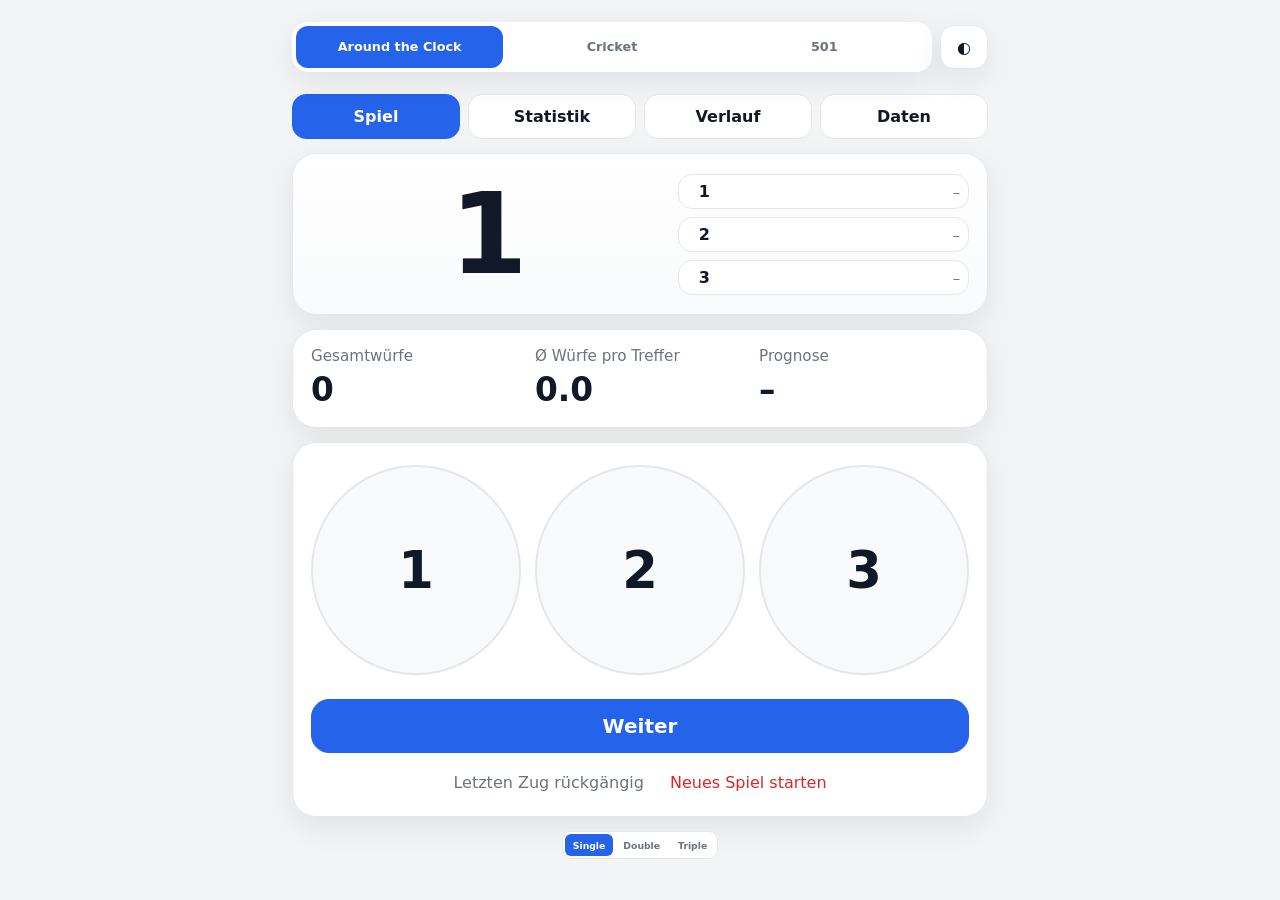
==== commit c1377b33: "Fix Around the Clock v36 regression" ====
--- a/index.html
+++ b/index.html
@@ -78,8 +78,7 @@
           </div>
         </div>
 
-        <div class="atc-mode-picker" aria-label="Around-the-Clock Wertung">
-          <span>Wertung</span>
+        <div class="atc-mode-picker" aria-label="Around-the-Clock Modus">
           <button type="button" data-atc-mode="single" class="active">Single</button>
           <button type="button" data-atc-mode="double">Double</button>
           <button type="button" data-atc-mode="triple">Triple</button>
@@ -180,6 +179,6 @@
     </div>
   </dialog>
 
-  <script src="app.js?v=36"></script>
+  <script src="app.js?v=37"></script>
 </body>
 </html>
--- a/styles.css
+++ b/styles.css
@@ -624,3 +624,40 @@
   background:var(--card-2);
   color:var(--text);
 }
+
+
+/* v37: compact, integrated Around-the-Clock mode switch */
+.atc-mode-picker{
+  width:max-content;
+  max-width:100%;
+  margin:8px auto 0!important;
+  padding:2px!important;
+  gap:2px!important;
+  border:1px solid var(--border);
+  border-radius:9px;
+  background:var(--card);
+  box-shadow:none;
+}
+.atc-mode-picker>span{
+  display:none!important;
+}
+.atc-mode-picker button{
+  min-height:22px!important;
+  padding:2px 8px!important;
+  border:0!important;
+  border-radius:6px!important;
+  background:transparent!important;
+  color:var(--muted)!important;
+  font-size:.58rem!important;
+  line-height:1!important;
+  font-weight:800!important;
+  box-shadow:none!important;
+}
+.atc-mode-picker button.active{
+  background:var(--primary)!important;
+  color:#fff!important;
+}
+.atc-mode-picker button:focus-visible{
+  outline:2px solid var(--primary);
+  outline-offset:1px;
+}
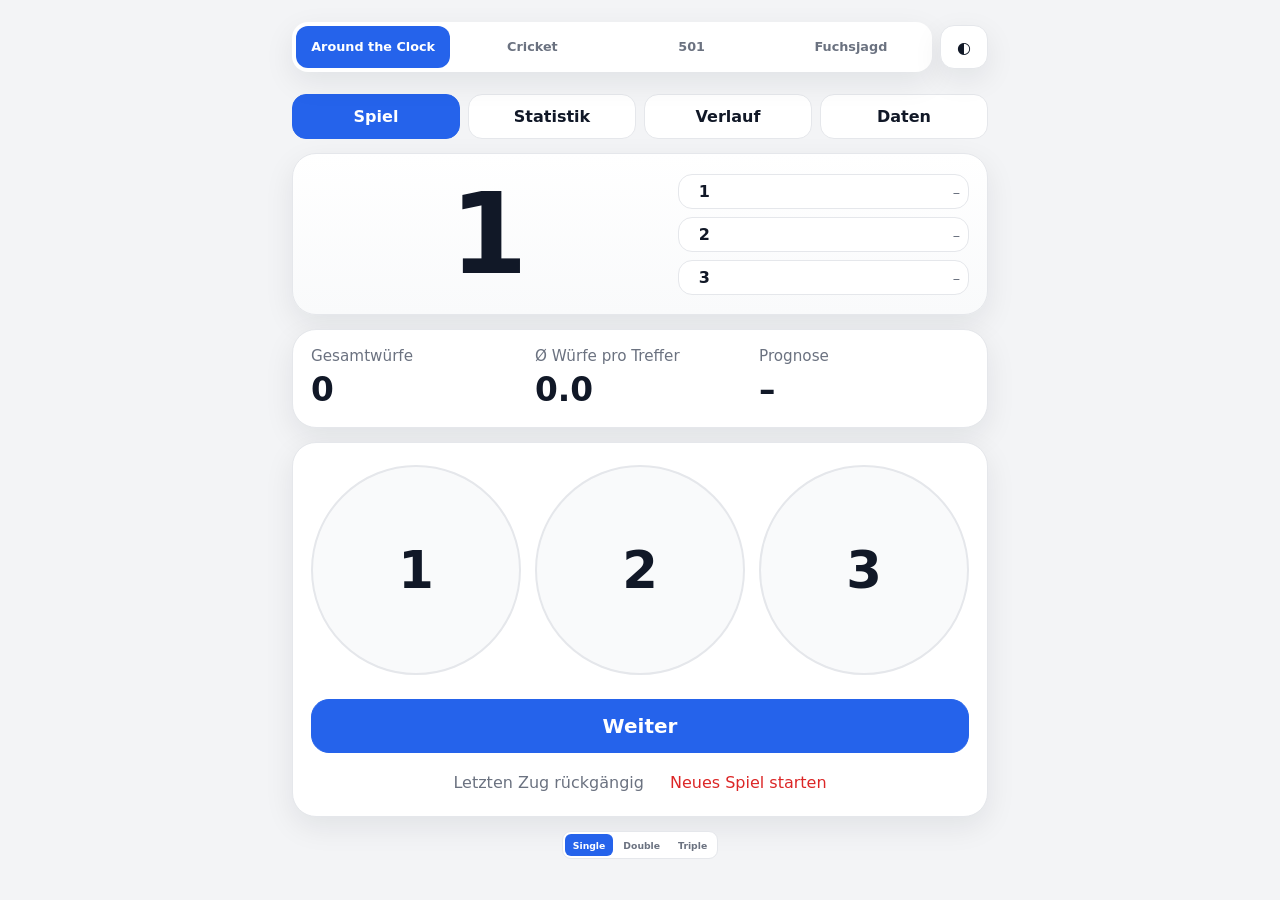
==== commit df9deb95: "next playmode" ====
--- a/index.html
+++ b/index.html
@@ -19,6 +19,7 @@
         <a class="mode-pill active" href="index.html">Around the Clock</a>
         <a class="mode-pill" href="cricket.html">Cricket</a>
         <a class="mode-pill" href="501.html">501</a>
+        <a class="mode-pill" href="foxhunt.html">Fuchsjagd</a>
       </nav>
       <button id="themeToggle" class="icon-button" type="button" aria-label="Ansicht umschalten">◐</button>
     </header>
--- a/mode-nav.css
+++ b/mode-nav.css
@@ -9,7 +9,7 @@
   flex:1;
   min-width:0;
   display:grid;
-  grid-template-columns:repeat(3,minmax(0,1fr));
+  grid-template-columns:repeat(4,minmax(0,1fr));
   gap:5px;
   padding:4px;
   border-radius:16px;
@@ -34,3 +34,7 @@
 .mode-pill.active{background:var(--primary);color:#fff}
 .mode-topbar>.icon-button{flex:0 0 48px}
 @media(max-width:420px){.mode-pill{font-size:.7rem}.mode-topbar{gap:6px}}
+
+@media(max-width:420px){
+  .mode-pill{font-size:.61rem;padding:6px 2px}
+}
